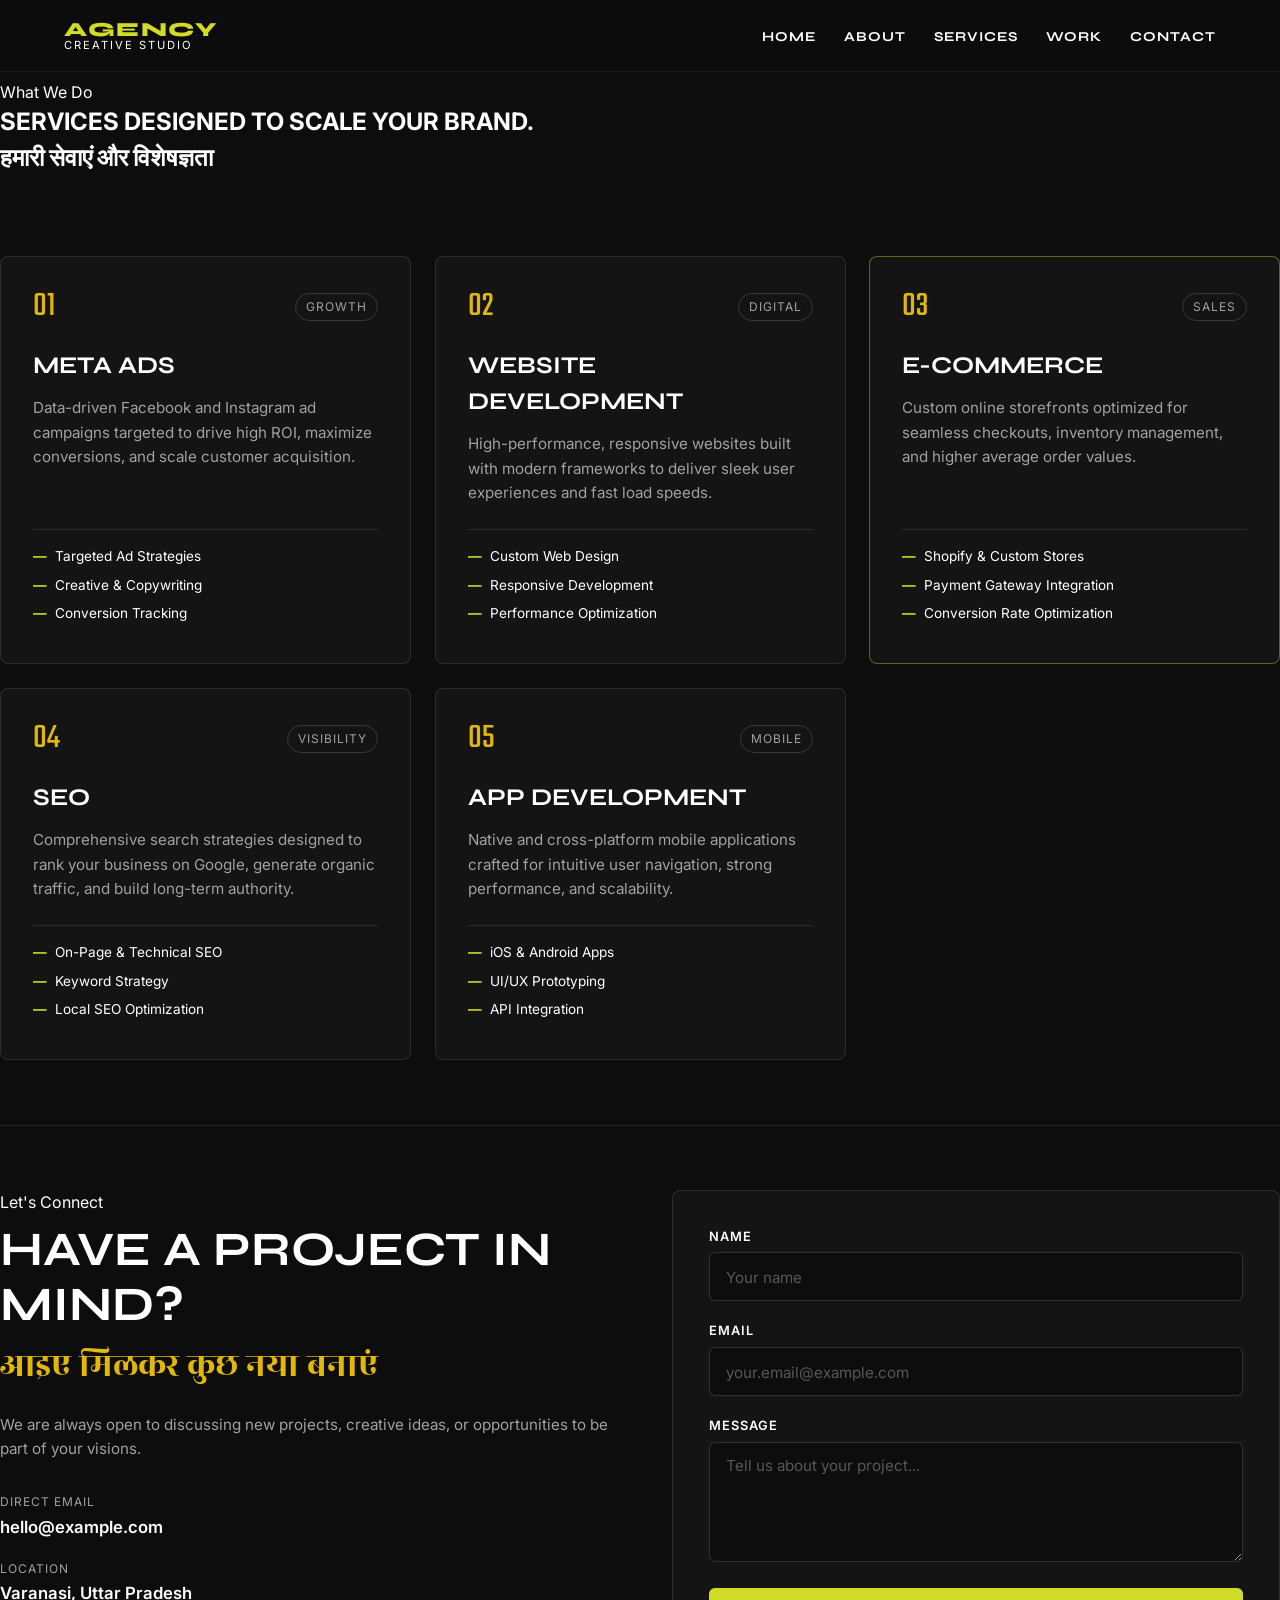
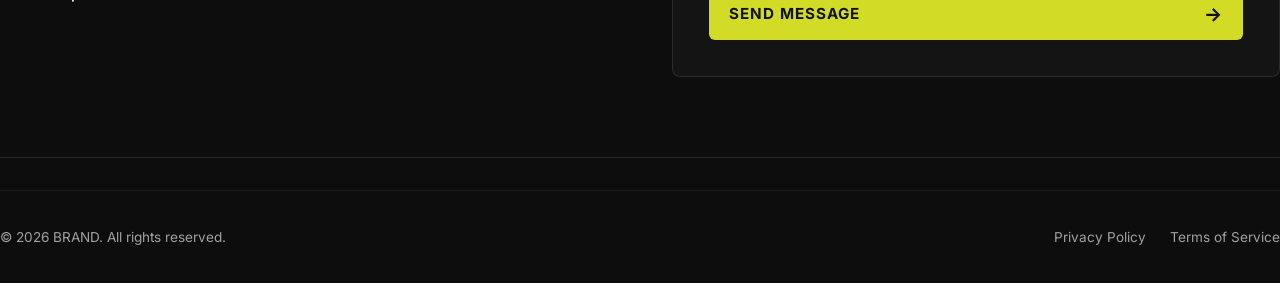
==== services.html @ 9dcb6c06 "Add files via upload" ====
<!DOCTYPE html>
<html lang="en">
<head>
  <meta charset="UTF-8" />
  <meta name="viewport" content="width=device-width, initial-scale=1.0" />
  <title>Our Services</title>
  <link rel="stylesheet" href="style.css" />
  <link rel="stylesheet" href="service.css">
  <!-- <link rel="stylesheet" href="about.css"> -->
  <!-- Google Fonts -->
  <link rel="preconnect" href="https://fonts.googleapis.com">
  <link rel="preconnect" href="https://fonts.gstatic.com" crossorigin>
  <link href="https://fonts.googleapis.com/css2?family=Inter:wght@400;600&family=Rozha+One&family=Syne:wght@700;800&family=Teko:wght@600;700&display=swap" rel="stylesheet">
</head>
<body class="services-page">

  <!-- Header / Navigation -->
   <header>
    <a href="#" class="logo">
      Agency
      <span>Creative Studio</span>
    </a>

    <!-- Hamburger Toggle Button (Mobile Only) -->
    <button class="hamburger" id="hamburger" aria-label="Toggle navigation" aria-expanded="false">
      <span class="bar"></span>
      <span class="bar"></span>
      <span class="bar"></span>
    </button>

    <!-- Navigation Drawer -->
    <nav id="nav-menu">
      <ul>
        <li><a href="#home">Home</a></li>
        <li><a href="about.html">About</a></li>
        <li><a href="#services">Services</a></li>
        <li><a href="work.html">Work</a></li>
        <li><a href="#contact">Contact</a></li>
      </ul>
    </nav>
  </header>

  <main>
    <!-- Hero Section -->
    <section class="services-hero">
      <span class="tagline">What We Do</span>
      <h1 class="hero-title">SERVICES DESIGNED TO SCALE YOUR BRAND.</h1>
      <h1 class="hero-title-hindi">हमारी सेवाएं और विशेषज्ञता</h1>
    </section>

    <!-- Services Grid Section -->
    <section class="services-grid-section">
      <div class="services-grid">

        <!-- Service 1: Meta Ads -->
        <article class="service-card">
          <div class="service-header">
            <span class="service-number">01</span>
            <span class="service-tag">Growth</span>
          </div>
          <h2 class="service-title">META ADS</h2>
          <p class="service-desc">
            Data-driven Facebook and Instagram ad campaigns targeted to drive high ROI, maximize conversions, and scale customer acquisition.
          </p>
          <ul class="service-list">
            <li>Targeted Ad Strategies</li>
            <li>Creative & Copywriting</li>
            <li>Conversion Tracking</li>
          </ul>
        </article>

        <!-- Service 2: Website Development -->
        <article class="service-card">
          <div class="service-header">
            <span class="service-number">02</span>
            <span class="service-tag">Digital</span>
          </div>
          <h2 class="service-title">WEBSITE DEVELOPMENT</h2>
          <p class="service-desc">
            High-performance, responsive websites built with modern frameworks to deliver sleek user experiences and fast load speeds.
          </p>
          <ul class="service-list">
            <li>Custom Web Design</li>
            <li>Responsive Development</li>
            <li>Performance Optimization</li>
          </ul>
        </article>

        <!-- Service 3: E-Commerce Solutions -->
        <article class="service-card accent-card">
          <div class="service-header">
            <span class="service-number">03</span>
            <span class="service-tag">Sales</span>
          </div>
          <h2 class="service-title">E-COMMERCE</h2>
          <p class="service-desc">
            Custom online storefronts optimized for seamless checkouts, inventory management, and higher average order values.
          </p>
          <ul class="service-list">
            <li>Shopify & Custom Stores</li>
            <li>Payment Gateway Integration</li>
            <li>Conversion Rate Optimization</li>
          </ul>
        </article>

        <!-- Service 4: Search Engine Optimization -->
        <article class="service-card">
          <div class="service-header">
            <span class="service-number">04</span>
            <span class="service-tag">Visibility</span>
          </div>
          <h2 class="service-title">SEO</h2>
          <p class="service-desc">
            Comprehensive search strategies designed to rank your business on Google, generate organic traffic, and build long-term authority.
          </p>
          <ul class="service-list">
            <li>On-Page & Technical SEO</li>
            <li>Keyword Strategy</li>
            <li>Local SEO Optimization</li>
          </ul>
        </article>

        <!-- Service 5: App Development -->
        <article class="service-card">
          <div class="service-header">
            <span class="service-number">05</span>
            <span class="service-tag">Mobile</span>
          </div>
          <h2 class="service-title">APP DEVELOPMENT</h2>
          <p class="service-desc">
            Native and cross-platform mobile applications crafted for intuitive user navigation, strong performance, and scalability.
          </p>
          <ul class="service-list">
            <li>iOS & Android Apps</li>
            <li>UI/UX Prototyping</li>
            <li>API Integration</li>
          </ul>
        </article>

      </div>
    </section>
  </main>
<section class="contact-section">
      <div class="contact-container">
        
        <!-- Left Column: CTA Info -->
        <div class="contact-info">
          <span class="tagline">Let's Connect</span>
          <h2 class="contact-title">HAVE A PROJECT IN MIND?</h2>
          <h3 class="contact-title-hindi">आइए मिलकर कुछ नया बनाएं</h3>
          <p class="contact-desc">
            We are always open to discussing new projects, creative ideas, or opportunities to be part of your visions.
          </p>
          
          <div class="direct-details">
            <div class="detail-item">
              <span class="detail-label">Direct Email</span>
              <a href="mailto:hello@example.com" class="detail-value">hello@example.com</a>
            </div>
            <div class="detail-item">
              <span class="detail-label">Location</span>
              <span class="detail-value">Varanasi, Uttar Pradesh</span>
            </div>
          </div>
        </div>

        <!-- Right Column: Form -->
        <div class="contact-form-wrapper">
          <form class="contact-form" action="#" method="POST">
            <div class="form-group">
              <label for="name" class="form-label">Name</label>
              <input type="text" id="name" name="name" class="form-input" placeholder="Your name" required />
            </div>

            <div class="form-group">
              <label for="email" class="form-label">Email</label>
              <input type="email" id="email" name="email" class="form-input" placeholder="your.email@example.com" required />
            </div>

            <div class="form-group">
              <label for="message" class="form-label">Message</label>
              <textarea id="message" name="message" class="form-input form-textarea" rows="4" placeholder="Tell us about your project..." required></textarea>
            </div>

            <button type="submit" class="submit-btn">
              <span>Send Message</span>
              <span class="btn-arrow">→</span>
            </button>
          </form>
        </div>

      </div>
    </section>
  </main>

  <!-- Site Footer -->
  <footer class="site-footer">
    <div class="footer-bottom">
      <p class="copyright">&copy; 2026 BRAND. All rights reserved.</p>
      <div class="footer-links">
        <a href="#">Privacy Policy</a>
        <a href="#">Terms of Service</a>
      </div>
    </div>
  </footer>
</body>
</html>
---- style.css ----
@import url('https://fonts.googleapis.com/css2?family=Inter:wght@400;500;600&family=Rozha+One&family=Syne:wght@700;800&family=Teko:wght@600;700&display=swap');

:root {
  /* Color Tokens */
  --bg-dark: #0d0d0d;
  --bg-light: #ffffff;
  --accent-lime: #d2db26;
  --accent-yellow: #e2b808;
  --text-dark: #111111;
  --text-light: #ffffff;
  --text-muted: #a1a1a1;

  /* Font Tokens */
  --font-display: 'Syne', sans-serif;
  --font-hindi-display: 'Teko', sans-serif;
  --font-hindi-serif: 'Rozha One', serif;
  --font-body: 'Inter', sans-serif;
}

/* Reset & Base Styles */
* {
  box-sizing: border-box;
  margin: 0;
  padding: 0;
}

html {
  scroll-behavior: smooth;
}

body {
  background-color: var(--bg-dark);
  color: var(--text-light);
  font-family: var(--font-body);
  line-height: 1.5;
  overflow-x: hidden;
}

/* Utility Banner Classes */
.heading-hindi {
  font-family: var(--font-hindi-display);
  font-size: clamp(2.2rem, 6vw, 3.5rem);
  letter-spacing: 1px;
  color: var(--accent-lime);
  text-transform: uppercase;
  line-height: 1.1;
}

.banner-yellow {
  background-color: var(--accent-lime);
  color: var(--text-dark);
  font-family: var(--font-hindi-display);
  font-size: clamp(1.5rem, 4vw, 2.2rem);
  text-align: center;
  padding: 0.75rem 1rem;
  font-weight: 700;
  letter-spacing: 0.5px;
}

/* Header Navigation */
header {
  display: flex;
  justify-content: space-between;
  align-items: center;
  padding: 1.25rem 5%;
  background-color: rgba(13, 13, 13, 0.95);
  backdrop-filter: blur(8px);
  position: fixed;
  width: 100%;
  top: 0;
  z-index: 1000;
  border-bottom: 1px solid rgba(255, 255, 255, 0.05);
}

.logo {
  font-family: var(--font-display);
  font-weight: 800;
  font-size: 1.25rem;
  color: var(--accent-lime);
  text-transform: uppercase;
  letter-spacing: 1.5px;
  line-height: 1;
  text-decoration: none;
}

.logo span {
  display: block;
  font-size: 0.7rem;
  color: var(--text-light);
  font-family: var(--font-body);
  font-weight: 400;
  letter-spacing: 2px;
}

nav ul {
  display: flex;
  list-style: none;
  gap: 1.75rem;
}

nav a {
  color: var(--text-light);
  text-decoration: none;
  font-family: var(--font-display);
  font-size: 0.85rem;
  font-weight: 700;
  text-transform: uppercase;
  letter-spacing: 1px;
  transition: color 0.3s ease;
}

nav a:hover {
  color: var(--accent-lime);
}

/* Hamburger Icon Toggle */
.hamburger {
  display: none;
  flex-direction: column;
  justify-content: space-between;
  width: 28px;
  height: 20px;
  background: transparent;
  border: none;
  cursor: pointer;
  padding: 0;
  z-index: 1001;
}

.hamburger .bar {
  width: 100%;
  height: 2px;
  background-color: var(--accent-lime);
  border-radius: 2px;
  transition: transform 0.3s ease, opacity 0.3s ease;
}

/* Active Hamburger "X" Animation */
.hamburger.active .bar:nth-child(1) {
  transform: translateY(9px) rotate(45deg);
}

.hamburger.active .bar:nth-child(2) {
  opacity: 0;
}

.hamburger.active .bar:nth-child(3) {
  transform: translateY(-9px) rotate(-45deg);
}

/* Interactive Section */
.interactive-typing-section {
  background-color: var(--bg-dark);
  color: var(--text-light);
  padding: 8rem 5% 4rem;
  display: flex;
  align-items: center;
  justify-content: space-between;
  gap: 4rem;
  min-height: 100vh;
}

/* Left Side: Typewriter Content */
.typing-content-wrapper {
  flex: 1;
  display: flex;
  flex-direction: column;
  justify-content: center;
}

.typing-subheading {
  font-family: var(--font-display);
  color: var(--text-muted);
  font-size: 0.85rem;
  text-transform: uppercase;
  letter-spacing: 2px;
  margin-bottom: 1rem;
}

.typing-heading {
  font-family: var(--font-hindi-display), var(--font-display);
  font-size: clamp(2.2rem, 5vw, 3.5rem);
  color: var(--accent-lime);
  line-height: 1.2;
  margin-bottom: 1.5rem;
}
/* Styling for the blinking cursor */
.typing-cursor {
  display: inline-block;
  width: 3px;
  height: 1em;
  background-color: currentColor;
  margin-left: 4px;
  vertical-align: middle;
  animation: blink 0.8s infinite;
}

@keyframes blink {
  0%, 100% { opacity: 1; }
  50% { opacity: 0; }
}
.typing-cursor {
  display: inline-block;
  width: 10px;
  height: 0.8em;
  background-color: var(--accent-lime);
  margin-left: 5px;
  animation: blink 0.8s infinite;
  vertical-align: middle;
}

@keyframes blink {
  0%, 100% { opacity: 1; }
  50% { opacity: 0; }
}

.typing-description {
  font-family: var(--font-body);
  color: var(--text-muted);
  font-size: clamp(0.95rem, 2vw, 1.1rem);
  line-height: 1.6;
  margin-bottom: 2rem;
  max-width: 540px;
}

/* Right Side: Image Slider */
.typing-slider-wrapper {
  flex: 1;
  position: relative;
  width: 100%;
  height: clamp(280px, 40vw, 480px);
  border-radius: 8px;
  overflow: hidden;
  box-shadow: 0 10px 30px rgba(0, 0, 0, 0.5);
}

.typing-slide-img {
  position: absolute;
  top: 0;
  left: 0;
  width: 100%;
  height: 100%;
  object-fit: cover;
  opacity: 0;
  transform: scale(1.05);
  transition: opacity 1s ease-in-out, transform 1s ease-in-out;
}

.typing-slide-img.active {
  opacity: 1;
  transform: scale(1);
}

/* Work With Us CTA Button */
.btn-work-with-us {
  display: inline-flex;
  align-items: center;
  justify-content: center;
  gap: 0.75rem;
  background-color: var(--accent-lime);
  color: var(--bg-dark);
  font-family: var(--font-display);
  font-weight: 800;
  font-size: 0.9rem;
  padding: 14px 28px;
  text-transform: uppercase;
  text-decoration: none;
  letter-spacing: 1.5px;
  border: 2px solid var(--accent-lime);
  position: relative;
  overflow: hidden;
  z-index: 1;
  transition: all 0.3s cubic-bezier(0.25, 0.8, 0.25, 1);
  box-shadow: 4px 4px 0px rgba(255, 255, 255, 0.1);
  width: fit-content;
}

.btn-work-with-us::before {
  content: '';
  position: absolute;
  top: 0;
  left: -100%;
  width: 100%;
  height: 100%;
  background-color: var(--bg-dark);
  z-index: -1;
  transition: left 0.35s ease;
}

.btn-work-with-us:hover {
  color: var(--accent-lime);
  box-shadow: 0px 0px 20px rgba(210, 219, 38, 0.4);
  transform: translateY(-3px);
}

.btn-work-with-us:hover::before {
  left: 0;
}

.btn-work-with-us .btn-arrow {
  transition: transform 0.3s ease;
}

.btn-work-with-us:hover .btn-arrow {
  transform: translateX(5px);
}

/* Mobile Breakpoints (Tablet & Phone) */
@media (max-width: 768px) {
  .hamburger {
    display: flex;
  }

  nav {
    position: fixed;
    top: 0;
    left: 0;
    width: 100%;
    height: 100vh;
    background-color: rgba(13, 13, 13, 0.98);
    backdrop-filter: blur(12px);
    display: flex;
    justify-content: center;
    align-items: center;
    transform: translateY(-100%);
    transition: transform 0.4s cubic-bezier(0.77, 0, 0.175, 1);
    z-index: 1000;
  }

  nav.active {
    transform: translateY(0);
  }

  nav ul {
    flex-direction: column;
    align-items: center;
    gap: 2.25rem;
  }

  nav a {
    font-size: 1.5rem;
    letter-spacing: 2px;
  }

  .interactive-typing-section {
    flex-direction: column-reverse;
    padding-top: 7rem;
    gap: 2.5rem;
  }

  .btn-work-with-us {
    width: 100%;
  }
}

/* ==========================================
   Section 2: Services Grid
   ========================================== */
.services-section {
  padding: 6rem 5%;
  background-color: var(--bg-dark);
  border-top: 1px solid rgba(255, 255, 255, 0.08);
}

.section-header {
  margin-bottom: 4rem;
  display: flex;
  flex-direction: column;
  align-items: center;
}

.section-subheading {
  font-family: var(--font-display);
  color: var(--text-muted);
  font-size: 0.85rem;
  text-transform: uppercase;
  letter-spacing: 2px;
  margin-bottom: 0.5rem;
  align-self: center;
}

.section-heading {
  font-family: var(--font-hindi-display), var(--font-display);
  font-size: clamp(2.5rem, 6vw, 4rem);
  color: var(--text-light);
  line-height: 1;
  text-transform: uppercase;
 
}

.section-heading .accent-dot {
  color: var(--accent-lime);
  text-align: center;
}

/* Services Grid */
.services-grid {
  display: grid;
  grid-template-columns: repeat(3, 1fr);
  gap: 2rem;
}

/* /* Service Card Component */
.service-card {
  background-color: rgba(255, 255, 255, 0.02);
  border: 1px solid rgba(255, 255, 255, 0.08);
  padding: 2.5rem 2rem;
  display: flex;
  flex-direction: column;
  justify-content: space-between;
  position: relative;
  overflow: hidden;
  
  /* GPU acceleration for butter-smooth transitions */
  will-change: transform, box-shadow;
  transform: translateZ(0);
  transition: transform 0.4s cubic-bezier(0.16, 1, 0.3, 1),
              box-shadow 0.4s cubic-bezier(0.16, 1, 0.3, 1),
              background-color 0.4s ease;
}

/* Smooth Accent Border Layer */
.service-card::before {
  content: '';
  position: absolute;
  inset: 0;
  border: 1px solid var(--accent-lime);
  opacity: 0;
  pointer-events: none;
  transition: opacity 0.4s ease;
}

/* Unified Active & Hover State */
.service-card.active,
.service-card:hover {
  background-color: rgba(210, 219, 38, 0.04);
  transform: translateY(-8px);
  box-shadow: 0 20px 40px -15px rgba(0, 0, 0, 0.7),
              0 0 20px rgba(210, 219, 38, 0.12);
}

.service-card.active::before,
.service-card:hover::before {
  opacity: 1;
}

.service-card .card-num {
  font-family: var(--font-display);
  font-size: 1.25rem;
  font-weight: 800;
  color: var(--accent-lime);
  margin-bottom: 2rem;
  transition: transform 0.4s cubic-bezier(0.16, 1, 0.3, 1);
}

.service-card.active .card-num,
.service-card:hover .card-num {
  transform: translateX(4px);
}

.card-title {
  font-family: var(--font-display);
  font-size: 1.5rem;
  font-weight: 800;
  color: var(--text-light);
  text-transform: uppercase;
  letter-spacing: 1px;
  margin-bottom: 1rem;
}

.card-description {
  font-family: var(--font-body);
  color: var(--text-muted);
  font-size: 0.95rem;
  line-height: 1.6;
  margin-bottom: 2rem;
}

.card-tags {
  list-style: none;
  display: flex;
  flex-wrap: wrap;
  gap: 0.5rem;
  padding-top: 1.5rem;
  border-top: 1px solid rgba(255, 255, 255, 0.08);
}

.card-tags li {
  font-family: var(--font-body);
  font-size: 0.75rem;
  color: var(--text-muted);
  background-color: rgba(255, 255, 255, 0.05);
  padding: 4px 10px;
  border-radius: 2px;
  text-transform: uppercase;
  letter-spacing: 0.5px;
}

/* Responsive Grid Breakpoints */
@media (max-width: 992px) {
  .services-grid {
    grid-template-columns: repeat(2, 1fr);
  }
}

@media (max-width: 600px) {
  .services-section {
    padding: 4rem 5%;
  }

  .services-grid {
    grid-template-columns: 1fr;
    gap: 1.5rem;
  }
}

/* ==========================================
   Section 3: Portfolio Grid
   ========================================== */
.portfolio-section {
  padding: 6rem 5%;
  background-color: var(--bg-dark);
  border-top: 1px solid rgba(255, 255, 255, 0.08);
}

.portfolio-grid {
  display: grid;
  grid-template-columns: repeat(2, 1fr);
  gap: 3rem;
}

.portfolio-card {
  display: flex;
  flex-direction: column;
  gap: 1.25rem;
  text-decoration: none;
}

.portfolio-img-wrapper {
  position: relative;
  width: 100%;
  height: 380px;
  overflow: hidden;
  border-radius: 4px;
  border: 1px solid rgba(255, 255, 255, 0.08);
}

.portfolio-img-wrapper img {
  width: 100%;
  height: 100%;
  object-fit: cover;
  filter: grayscale(40%);
  transition: transform 0.6s cubic-bezier(0.16, 1, 0.3, 1), filter 0.6s ease;
}

.project-year {
  position: absolute;
  top: 1rem;
  right: 1rem;
  background-color: rgba(13, 13, 13, 0.85);
  backdrop-filter: blur(8px);
  color: var(--accent-lime);
  font-family: var(--font-display);
  font-size: 0.75rem;
  padding: 4px 10px;
  border: 1px solid rgba(210, 219, 38, 0.3);
}

.portfolio-card:hover .portfolio-img-wrapper img {
  transform: scale(1.05);
  filter: grayscale(0%);
}

.portfolio-info {
  display: flex;
  justify-content: space-between;
  align-items: flex-end;
}

.portfolio-category {
  font-family: var(--font-display);
  font-size: 0.75rem;
  color: var(--text-muted);
  text-transform: uppercase;
  letter-spacing: 1.5px;
}

.portfolio-title {
  font-family: var(--font-display);
  font-size: 1.5rem;
  color: var(--text-light);
  margin-top: 0.25rem;
  transition: color 0.3s ease;
}

.portfolio-card:hover .portfolio-title {
  color: var(--accent-lime);
}

.portfolio-link {
  display: inline-flex;
  align-items: center;
  justify-content: center;
  width: 42px;
  height: 42px;
  border: 1px solid rgba(255, 255, 255, 0.15);
  color: var(--text-light);
  text-decoration: none;
  font-size: 1.25rem;
  transition: all 0.3s ease;
}

.portfolio-card:hover .portfolio-link {
  background-color: var(--accent-lime);
  color: var(--bg-dark);
  border-color: var(--accent-lime);
  transform: rotate(-45deg);
}

@media (max-width: 768px) {
  .portfolio-grid {
    grid-template-columns: 1fr;
    gap: 2.5rem;
  }
  .portfolio-img-wrapper {
    height: 280px;
  }
}


/* ==========================================
   Section 4: Process List
   ========================================== */
.process-section {
  padding: 6rem 5%;
  background-color: var(--bg-dark);
  border-top: 1px solid rgba(255, 255, 255, 0.08);
}

.process-list {
  max-width: 900px;
  margin: 0 auto;
  display: flex;
  flex-direction: column;
}

.process-step {
  display: flex;
  align-items: flex-start;
  gap: 3rem;
  padding: 2.5rem 0;
  border-bottom: 1px solid rgba(255, 255, 255, 0.08);
  transition: transform 0.3s ease;
}

.process-step:hover {
  transform: translateX(10px);
}

.step-num {
  font-family: var(--font-hindi-display);
  font-size: 3rem;
  color: var(--accent-lime);
  line-height: 1;
}

.step-content h3 {
  font-family: var(--font-display);
  font-size: 1.5rem;
  color: var(--text-light);
  margin-bottom: 0.5rem;
}

.step-content p {
  color: var(--text-muted);
  font-size: 0.95rem;
  line-height: 1.6;
}

@media (max-width: 600px) {
  .process-step {
    flex-direction: column;
    gap: 0.75rem;
  }
}


/* ==========================================
   Section 5: Footer & CTA
   ========================================== */
.footer-section {
  background-color: #050505;
  padding: 6rem 5% 2rem;
  border-top: 1px solid rgba(210, 219, 38, 0.2);
}

.cta-box {
  text-align: center;
  max-width: 800px;
  margin: 0 auto 5rem;
  display: flex;
  flex-direction: column;
  align-items: center;
}

.cta-heading {
  font-family: var(--font-display);
  font-size: clamp(2.2rem, 6vw, 4rem);
  font-weight: 800;
  color: var(--text-light);
  margin: 1rem 0 2rem;
  letter-spacing: -1px;
}

.footer-bottom {
  display: flex;
  justify-content: space-between;
  align-items: center;
  padding-top: 2rem;
  border-top: 1px solid rgba(255, 255, 255, 0.05);
  font-size: 0.85rem;
  color: var(--text-muted);
}

.footer-socials {
  display: flex;
  list-style: none;
  gap: 1.5rem;
}

.footer-socials a {
  color: var(--text-muted);
  text-decoration: none;
  transition: color 0.3s ease;
}

.footer-socials a:hover {
  color: var(--accent-lime);
}

@media (max-width: 600px) {
  .footer-bottom {
    flex-direction: column-reverse;
    gap: 1.5rem;
    text-align: center;
  }
}

/* scroll animation  */
/* ==========================================
   High-Visibility Scroll Reveal Animation
   ========================================== */
.reveal-on-scroll {
  opacity: 0;
  /* Increased shift (80px) + slight scale down + subtle blur for impact */
  transform: translateY(80px) scale(0.95);
  filter: blur(4px);
  will-change: opacity, transform, filter;
  transition: opacity 0.6s cubic-bezier(0.2, 0.8, 0.2, 1),
              transform 0.6s cubic-bezier(0.2, 0.8, 0.2, 1),
              filter 0.6s cubic-bezier(0.2, 0.8, 0.2, 1);
}

/* Revealed State */
.reveal-on-scroll.revealed {
  opacity: 1 !important;
  transform: translateY(0) scale(1) !important;
  filter: blur(0px) !important;
}

/* Staggered Delays for Grid Elements */
.reveal-delay-1 { transition-delay: 0.1s; }
.reveal-delay-2 { transition-delay: 0.25s; }
.reveal-delay-3 { transition-delay: 0.4s; }
---- service.css ----
/* Services Hero */
.services-hero {
  padding: 5rem 0 2rem;
}

/* Services Grid & Cards */
.services-grid-section {
  margin: 3rem 0;
}

.services-grid {
  display: grid;
  grid-template-columns: 1fr;
  gap: 1.5rem;
}

.service-card {
  background-color: #141414;
  border: 1px solid rgba(255, 255, 255, 0.1);
  border-radius: 8px;
  padding: 2rem;
  display: flex;
  flex-direction: column;
  transition: transform 0.3s ease, border-color 0.3s ease;
}

.service-card:hover {
  transform: translateY(-6px);
  border-color: var(--accent-lime);
}

.service-card.accent-card {
  border-color: rgba(210, 219, 38, 0.4);
}

.service-header {
  display: flex;
  justify-content: space-between;
  align-items: center;
  margin-bottom: 1.5rem;
}

.service-number {
  font-family: var(--font-hindi-display);
  font-size: 2.2rem;
  color: var(--accent-yellow);
  line-height: 1;
}

.service-tag {
  font-size: 0.75rem;
  text-transform: uppercase;
  letter-spacing: 1px;
  color: var(--text-muted);
  border: 1px solid rgba(255, 255, 255, 0.15);
  padding: 0.25rem 0.6rem;
  border-radius: 20px;
}

.service-title {
  font-family: var(--font-display);
  font-size: 1.5rem;
  color: var(--text-light);
  margin-bottom: 0.75rem;
  text-transform: uppercase;
  transition: color 0.3s ease;
}

.service-card:hover .service-title {
  color: var(--accent-lime);
}

.service-desc {
  color: var(--text-muted);
  font-size: 0.95rem;
  line-height: 1.6;
  margin-bottom: 1.5rem;
}

.service-list {
  list-style: none;
  border-top: 1px solid rgba(255, 255, 255, 0.1);
  padding-top: 1rem;
  margin-top: auto;
}

.service-list li {
  font-size: 0.85rem;
  color: var(--text-light);
  margin-bottom: 0.5rem;
  display: flex;
  align-items: center;
}

.service-list li::before {
  content: "—";
  color: var(--accent-lime);
  margin-right: 0.5rem;
  font-weight: bold;
}

/* Tablet & Desktop Layout */
@media (min-width: 768px) {
  .services-grid {
    grid-template-columns: repeat(2, 1fr);
  }
}

@media (min-width: 1024px) {
  .services-grid {
    grid-template-columns: repeat(3, 1fr);
  }
}
.contact-section {
  border-top: 1px solid rgba(255, 255, 255, 0.1);
  padding-top: 4rem;
  margin-top: 4rem;
  padding-bottom: 2rem;
}

.contact-container {
  display: flex;
  flex-direction: column;
  gap: 2.5rem;
}

.contact-title {
  font-family: var(--font-display);
  font-size: clamp(1.8rem, 6vw, 3rem);
  line-height: 1.15;
  margin: 0.5rem 0;
  text-transform: uppercase;
}

.contact-title-hindi {
  font-family: var(--font-hindi-serif);
  font-size: clamp(1.4rem, 4vw, 2.2rem);
  color: var(--accent-yellow);
  font-weight: 400;
  margin-bottom: 1.25rem;
}

.contact-desc {
  color: var(--text-muted);
  font-size: 0.95rem;
  margin-bottom: 2rem;
  line-height: 1.6;
}

.direct-details {
  display: flex;
  flex-direction: column;
  gap: 1.25rem;
}

.detail-label {
  display: block;
  font-size: 0.75rem;
  text-transform: uppercase;
  letter-spacing: 1px;
  color: var(--text-muted);
  margin-bottom: 0.2rem;
}

.detail-value {
  font-family: var(--font-body);
  font-size: 1.05rem;
  color: var(--text-light);
  text-decoration: none;
  font-weight: 600;
  transition: color 0.2s ease;
}

a.detail-value:hover {
  color: var(--accent-lime);
}

.contact-form-wrapper {
  background-color: #141414;
  border: 1px solid rgba(255, 255, 255, 0.1);
  border-radius: 8px;
  padding: 1.5rem;
}

.form-group {
  margin-bottom: 1.25rem;
}

.form-label {
  display: block;
  font-family: var(--font-body);
  font-size: 0.8rem;
  text-transform: uppercase;
  letter-spacing: 1px;
  color: var(--text-light);
  margin-bottom: 0.4rem;
  font-weight: 600;
}

/* 16px font-size prevents iOS zoom on focus */
.form-input {
  width: 100%;
  background-color: var(--bg-dark);
  border: 1px solid rgba(255, 255, 255, 0.15);
  border-radius: 6px;
  padding: 0.85rem 1rem;
  color: var(--text-light);
  font-family: var(--font-body);
  font-size: 16px;
  outline: none;
  transition: border-color 0.2s ease, box-shadow 0.2s ease;
  -webkit-appearance: none;
}

.form-input::placeholder {
  color: rgba(161, 161, 161, 0.5);
  font-size: 0.95rem;
}

.form-input:focus {
  border-color: var(--accent-lime);
  box-shadow: 0 0 0 2px rgba(210, 219, 38, 0.2);
}

.form-textarea {
  resize: vertical;
  min-height: 120px;
}

.submit-btn {
  width: 100%;
  min-height: 52px;
  background-color: var(--accent-lime);
  color: var(--text-dark);
  border: none;
  border-radius: 6px;
  padding: 0.85rem 1.25rem;
  font-family: var(--font-body);
  font-weight: 700;
  font-size: 0.95rem;
  text-transform: uppercase;
  letter-spacing: 1px;
  cursor: pointer;
  display: flex;
  justify-content: space-between;
  align-items: center;
  transition: background-color 0.2s ease, transform 0.2s ease;
  -webkit-tap-highlight-color: transparent;
}

.submit-btn:active {
  transform: scale(0.98);
}

.btn-arrow {
  font-size: 1.2rem;
}

.site-footer {
  border-top: 1px solid rgba(255, 255, 255, 0.1);
  padding: 2rem 0;
  margin-top: 3rem;
}

.footer-bottom {
  display: flex;
  flex-direction: column-reverse;
  gap: 1.25rem;
  align-items: center;
  text-align: center;
}

.copyright {
  color: var(--text-muted);
  font-size: 0.85rem;
}

.footer-links {
  display: flex;
  gap: 1.5rem;
}

.footer-links a {
  color: var(--text-muted);
  text-decoration: none;
  font-size: 0.85rem;
  transition: color 0.2s ease;
  padding: 0.25rem 0;
}

.footer-links a:hover {
  color: var(--text-light);
}

/* ==========================================================================
   Responsive Breakpoints
   ========================================================================== */
@media (min-width: 768px) {
  .services-grid {
    grid-template-columns: repeat(2, 1fr);
  }
}

@media (min-width: 900px) {
  .contact-container {
    display: grid;
    grid-template-columns: 1fr 1fr;
    gap: 4rem;
  }

  .contact-form-wrapper {
    padding: 2.25rem;
  }

  .footer-bottom {
    flex-direction: row;
    justify-content: space-between;
    text-align: left;
  }

  .submit-btn:hover {
    background-color: var(--accent-yellow);
    transform: translateY(-2px);
  }

  .submit-btn:hover .btn-arrow {
    transform: translateX(4px);
  }
}

@media (min-width: 1024px) {
  .services-grid {
    grid-template-columns: repeat(3, 1fr);
  }
}
---- about.css ----
:root {
  /* Color Tokens */
  --bg-dark: #0d0d0d;
  --bg-light: #ffffff;
  --accent-lime: #d2db26;
  --accent-yellow: #e2b808;
  --text-dark: #111111;
  --text-light: #ffffff;
  --text-muted: #a1a1a1;

  /* Font Tokens */
  --font-display: 'Syne', sans-serif;
  --font-hindi-display: 'Teko', sans-serif;
  --font-hindi-serif: 'Rozha One', serif;
  --font-body: 'Inter', sans-serif;
}

/* Reset & Base Styles */
* {
  box-sizing: border-box;
  margin: 0;
  padding: 0;
}

body.about-page {
  background-color: var(--bg-dark);
  color: var(--text-light);
  font-family: var(--font-body);
  line-height: 1.6;
  padding: 2rem 5%;
}

/* Header */
.site-header {
  display: flex;
  justify-content: space-between;
  align-items: center;
  padding-bottom: 3rem;
  border-bottom: 1px solid rgba(255, 255, 255, 0.1);
}

.site-header .logo {
  font-family: var(--font-display);
  font-weight: 800;
  font-size: 1.5rem;
  color: var(--accent-lime);
}

.site-header nav a {
  color: var(--text-muted);
  text-decoration: none;
  margin-left: 2rem;
  font-weight: 600;
}

.site-header nav a.active,
.site-header nav a:hover {
  color: var(--text-light);
}

/* Hero Section */
.about-hero {
  padding: 5rem 0 3rem;
}

.tagline {
  color: var(--accent-lime);
  font-size: 0.9rem;
  text-transform: uppercase;
  letter-spacing: 2px;
  font-weight: 600;
}

.hero-title {
  font-family: var(--font-display);
  font-size: clamp(2.5rem, 6vw, 4.5rem);
  line-height: 1.1;
  text-transform: uppercase;
  margin: 1rem 0;
}

.hero-title-hindi {
  font-family: var(--font-hindi-serif);
  font-size: clamp(2rem, 5vw, 3.5rem);
  color: var(--accent-yellow);
  font-weight: 400;
}

/* Main Content Split */
.about-content {
  display: grid;
  grid-template-columns: 1fr;
  gap: 3rem;
  margin: 4rem 0;
}

@media (min-width: 768px) {
  .about-content {
    grid-template-columns: 1.5fr 1fr;
  }
}

.lead-text {
  font-size: 1.35rem;
  color: var(--text-light);
  margin-bottom: 1.5rem;
  font-weight: 400;
}

.body-text {
  color: var(--text-muted);
  font-size: 1rem;
}

.stats-grid {
  display: grid;
  grid-template-columns: 1fr 1fr;
  gap: 1.5rem;
}

.stat-card {
  border: 1px solid rgba(255, 255, 255, 0.15);
  padding: 1.5rem;
  border-radius: 8px;
  display: flex;
  flex-direction: column;
}

.stat-card.accent-card {
  background-color: var(--accent-lime);
  color: var(--text-dark);
}

.stat-number {
  font-family: var(--font-hindi-display);
  font-size: 3.5rem;
  line-height: 1;
}

.stat-label {
  font-size: 0.85rem;
  text-transform: uppercase;
  letter-spacing: 1px;
}

/* Values Section */
.values-section {
  border-top: 1px solid rgba(255, 255, 255, 0.1);
  padding-top: 4rem;
  margin-top: 4rem;
}

.section-title {
  font-family: var(--font-display);
  font-size: 2rem;
  margin-bottom: 2rem;
}

.values-grid {
  display: grid;
  grid-template-columns: 1fr;
  gap: 2rem;
}

@media (min-width: 768px) {
  .values-grid {
    grid-template-columns: repeat(3, 1fr);
  }
}

.value-item h3 {
  font-family: var(--font-hindi-display);
  font-size: 1.8rem;
  color: var(--accent-yellow);
  margin-bottom: 0.5rem;
  letter-spacing: 1px;
}

.value-item p {
  color: var(--text-muted);
  font-size: 0.95rem;
}

/* Team Section Styles */
.team-section {
  border-top: 1px solid rgba(255, 255, 255, 0.1);
  padding-top: 4rem;
  margin-top: 4rem;
}

.team-header {
  margin-bottom: 2.5rem;
}

.team-grid {
  display: grid;
  grid-template-columns: 1fr;
  gap: 2rem;
}

@media (min-width: 768px) {
  .team-grid {
    grid-template-columns: repeat(3, 1fr);
  }
}

/* Card Container & Hover Effects */
.team-card {
  background-color: #141414;
  border: 1px solid rgba(255, 255, 255, 0.1);
  border-radius: 8px;
  overflow: hidden;
  transition: transform 0.3s ease, border-color 0.3s ease;
}

.team-card:hover {
  transform: translateY(-8px);
  border-color: var(--accent-lime);
}

/* Image & Overlay */
.card-image-wrapper {
  position: relative;
  width: 100%;
  aspect-ratio: 4 / 5;
  overflow: hidden;
}

.team-photo {
  width: 100%;
  height: 100%;
  object-fit: cover;
  filter: grayscale(100%);
  transition: filter 0.4s ease, transform 0.4s ease;
}

.team-card:hover .team-photo {
  filter: grayscale(0%);
  transform: scale(1.05);
}

.social-overlay {
  position: absolute;
  bottom: 0;
  left: 0;
  right: 0;
  padding: 1rem;
  background: linear-gradient(to top, rgba(13, 13, 13, 0.9), transparent);
  display: flex;
  justify-content: center;
  gap: 1rem;
  opacity: 0;
  transform: translateY(10px);
  transition: opacity 0.3s ease, transform 0.3s ease;
}

.team-card:hover .social-overlay {
  opacity: 1;
  transform: translateY(0);
}

.social-overlay a {
  display: flex;
  align-items: center;
  justify-content: center;
  width: 38px;
  height: 38px;
  background-color: var(--bg-dark);
  color: var(--text-light);
  font-family: var(--font-body);
  font-weight: 600;
  font-size: 0.8rem;
  text-decoration: none;
  border-radius: 50%;
  border: 1px solid rgba(255, 255, 255, 0.2);
  transition: background-color 0.2s ease, color 0.2s ease, border-color 0.2s ease;
}

.social-overlay a:hover {
  background-color: var(--accent-lime);
  color: var(--text-dark);
  border-color: var(--accent-lime);
}

/* Typography */
.card-info {
  padding: 1.25rem;
}

.member-name {
  font-family: var(--font-display);
  font-size: 1.3rem;
  color: var(--text-light);
  margin-bottom: 0.2rem;
  transition: color 0.3s ease;
}

.team-card:hover .member-name {
  color: var(--accent-lime);
}

.member-role {
  font-family: var(--font-hindi-display);
  font-size: 1.2rem;
  color: var(--accent-yellow);
  letter-spacing: 0.5px;
}

/* Contact Section */
/* Tagline */
    .tagline {
      color: var(--accent-lime);
      font-size: 0.85rem;
      text-transform: uppercase;
      letter-spacing: 2px;
      font-weight: 600;
    }

    /* Contact Section Layout */
    .contact-section {
      border-top: 1px solid rgba(255, 255, 255, 0.1);
      padding-top: 3rem;
      margin-top: 2rem;
    }

    .contact-container {
      display: flex;
      flex-direction: column;
      gap: 2.5rem;
    }

    /* Typography */
    .contact-title {
      font-family: var(--font-display);
      font-size: clamp(1.8rem, 6vw, 3rem);
      line-height: 1.15;
      margin: 0.5rem 0;
      text-transform: uppercase;
    }

    .contact-title-hindi {
      font-family: var(--font-hindi-serif);
      font-size: clamp(1.4rem, 4vw, 2.2rem);
      color: var(--accent-yellow);
      font-weight: 400;
      margin-bottom: 1.25rem;
    }

    .contact-desc {
      color: var(--text-muted);
      font-size: 0.95rem;
      margin-bottom: 2rem;
      line-height: 1.6;
    }

    .direct-details {
      display: flex;
      flex-direction: column;
      gap: 1.25rem;
    }

    .detail-label {
      display: block;
      font-size: 0.75rem;
      text-transform: uppercase;
      letter-spacing: 1px;
      color: var(--text-muted);
      margin-bottom: 0.2rem;
    }

    .detail-value {
      font-family: var(--font-body);
      font-size: 1.05rem;
      color: var(--text-light);
      text-decoration: none;
      font-weight: 600;
    }

    a.detail-value:hover {
      color: var(--accent-lime);
    }

    /* Form Container & Inputs */
    .contact-form-wrapper {
      background-color: #141414;
      border: 1px solid rgba(255, 255, 255, 0.1);
      border-radius: 8px;
      padding: 1.25rem;
    }

    .form-group {
      margin-bottom: 1.25rem;
    }

    .form-label {
      display: block;
      font-size: 0.8rem;
      text-transform: uppercase;
      letter-spacing: 1px;
      color: var(--text-light);
      margin-bottom: 0.4rem;
      font-weight: 600;
    }

    /* 16px font-size stops iOS auto-zoom */
    .form-input {
      width: 100%;
      background-color: var(--bg-dark);
      border: 1px solid rgba(255, 255, 255, 0.15);
      border-radius: 6px;
      padding: 0.85rem 1rem;
      color: var(--text-light);
      font-family: var(--font-body);
      font-size: 16px;
      outline: none;
      transition: border-color 0.2s ease;
      -webkit-appearance: none;
    }

    .form-input::placeholder {
      color: rgba(161, 161, 161, 0.5);
      font-size: 0.95rem;
    }

    .form-input:focus {
      border-color: var(--accent-lime);
      box-shadow: 0 0 0 2px rgba(210, 219, 38, 0.2);
    }

    .form-textarea {
      resize: vertical;
      min-height: 110px;
    }

    /* Mobile Touch-Friendly Button */
    .submit-btn {
      width: 100%;
      min-height: 52px;
      background-color: var(--accent-lime);
      color: var(--text-dark);
      border: none;
      border-radius: 6px;
      padding: 0.85rem 1.25rem;
      font-family: var(--font-body);
      font-weight: 700;
      font-size: 0.95rem;
      text-transform: uppercase;
      letter-spacing: 1px;
      cursor: pointer;
      display: flex;
      justify-content: space-between;
      align-items: center;
      -webkit-tap-highlight-color: transparent;
    }

    .submit-btn:active {
      transform: scale(0.98);
    }

    /* Footer Styles */
    .site-footer {
      border-top: 1px solid rgba(255, 255, 255, 0.1);
      padding: 2rem 0;
      margin-top: 3rem;
    }

    .footer-bottom {
      display: flex;
      flex-direction: column-reverse;
      gap: 1.25rem;
      align-items: center;
      text-align: center;
    }

    .copyright {
      color: var(--text-muted);
      font-size: 0.85rem;
    }

    .footer-links {
      display: flex;
      gap: 1.5rem;
    }

    .footer-links a {
      color: var(--text-muted);
      text-decoration: none;
      font-size: 0.85rem;
      padding: 0.25rem 0;
    }

    /* Desktop Viewport adjustments */
    @media (min-width: 900px) {
      body {
        padding: 2rem 5%;
      }

      .contact-container {
        display: grid;
        grid-template-columns: 1fr 1fr;
        gap: 4rem;
      }

      .contact-form-wrapper {
        padding: 2.25rem;
      }

      .footer-bottom {
        flex-direction: row;
        justify-content: space-between;
        text-align: left;
      }
    }
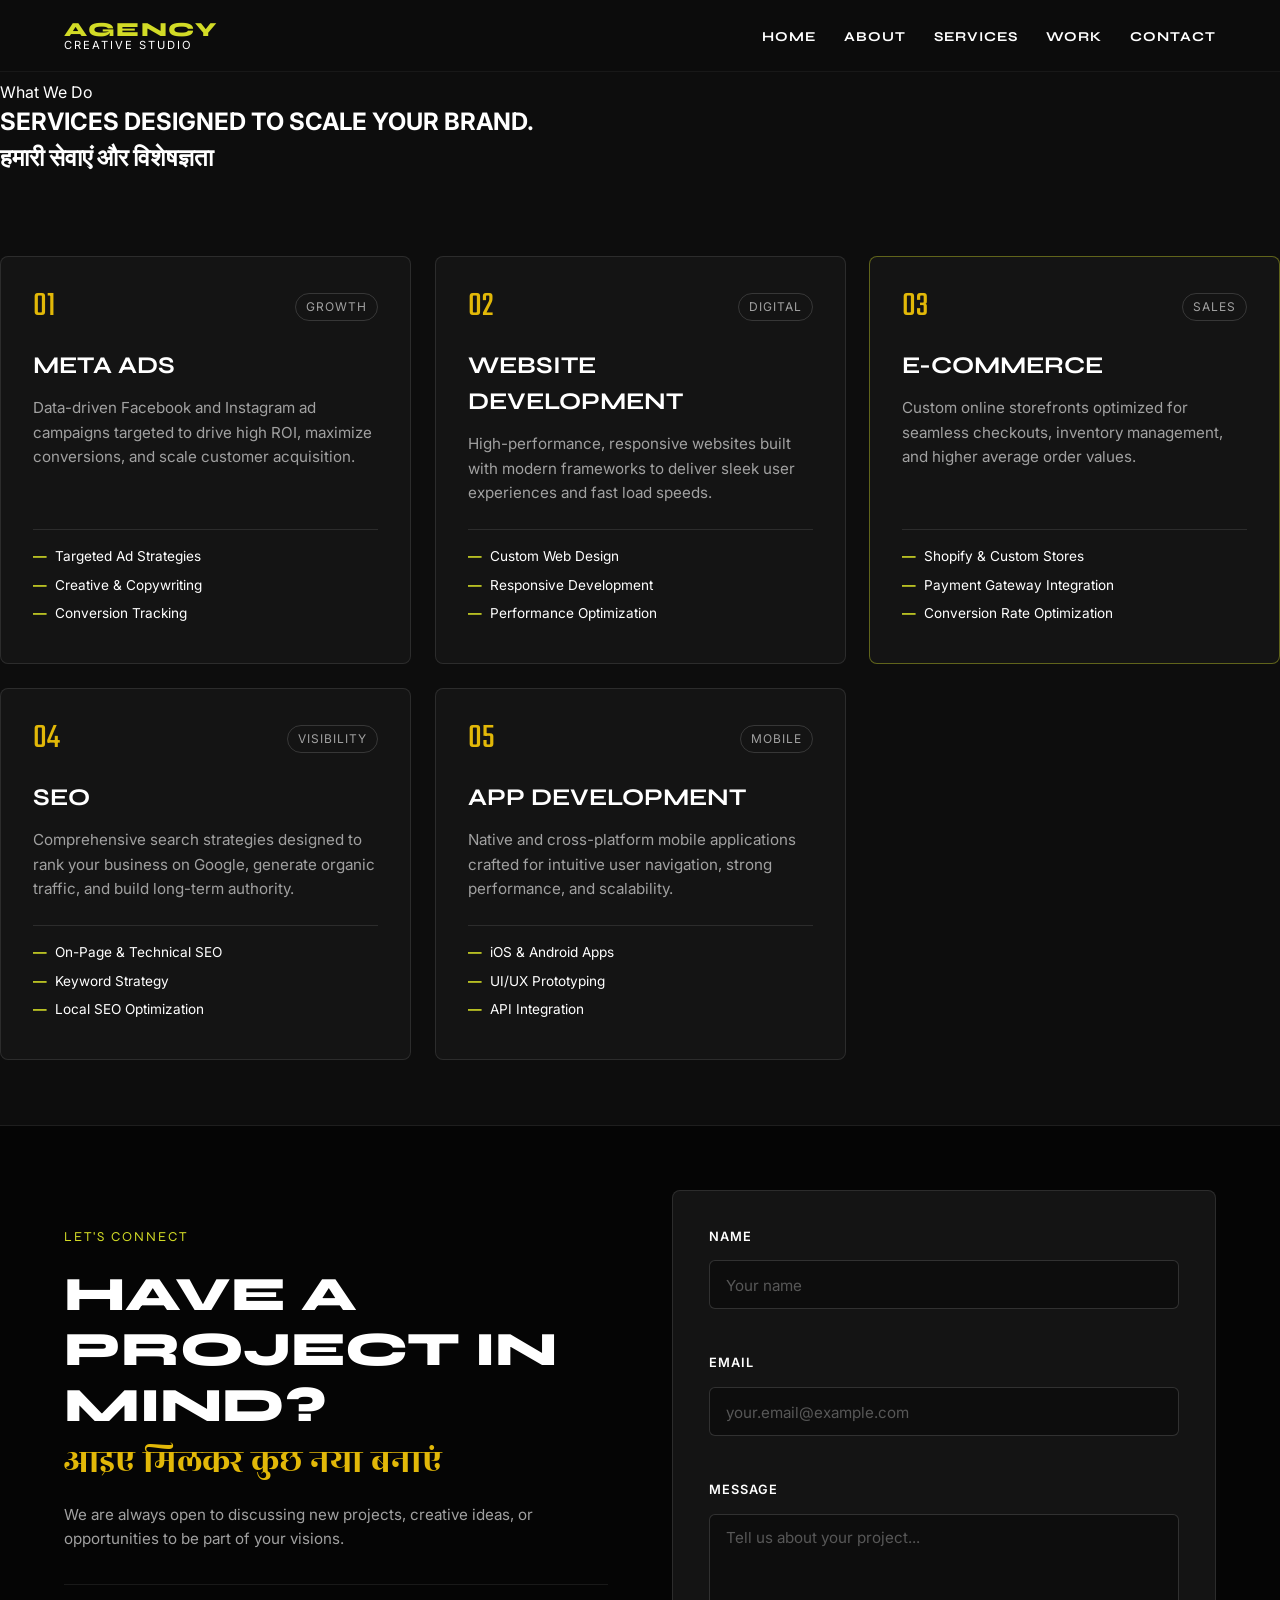
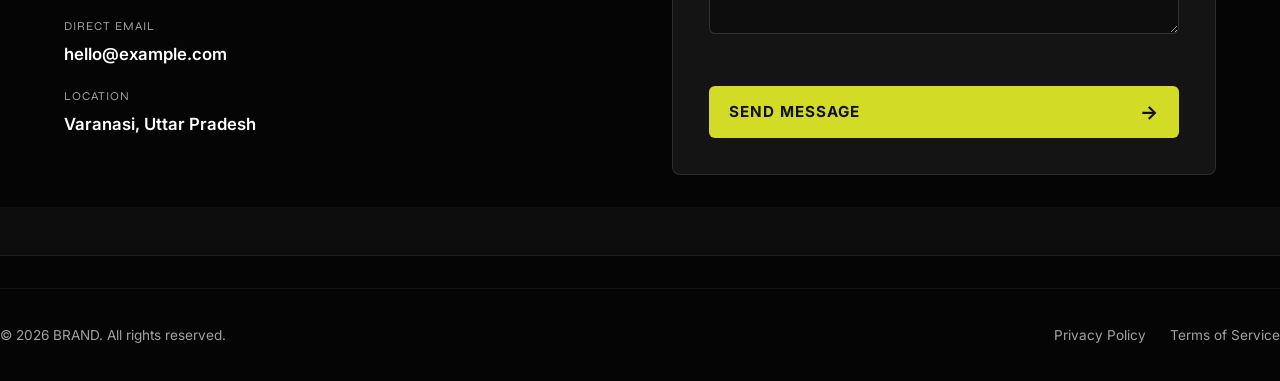
==== commit bbcf1e08: "Update services.html" ====
--- a/services.html
+++ b/services.html
@@ -31,7 +31,7 @@
     <!-- Navigation Drawer -->
     <nav id="nav-menu">
       <ul>
-        <li><a href="#home">Home</a></li>
+        <li><a href="index.html">Home</a></li>
         <li><a href="about.html">About</a></li>
         <li><a href="#services">Services</a></li>
         <li><a href="work.html">Work</a></li>
@@ -204,4 +204,4 @@
     </div>
   </footer>
 </body>
-</html>+</html>
--- a/style.css
+++ b/style.css
@@ -686,6 +686,222 @@
 
 
 /* ==========================================
+   Section 5: Contact Section & Form
+   ========================================== */
+.contact-section {
+  padding: 6rem 5%;
+  background-color: #050505;
+  border-top: 1px solid rgba(210, 219, 38, 0.2);
+}
+
+.contact-container {
+  display: grid;
+  grid-template-columns: 1fr 1fr;
+  gap: 4rem;
+  max-width: 1200px;
+  margin: 0 auto;
+}
+
+/* Left Column Info */
+.contact-info {
+  display: flex;
+  flex-direction: column;
+  justify-content: center;
+}
+
+.contact-info .tagline {
+  font-family: var(--font-display);
+  color: var(--accent-lime);
+  font-size: 0.85rem;
+  text-transform: uppercase;
+  letter-spacing: 2px;
+  margin-bottom: 0.75rem;
+}
+
+.contact-title {
+  font-family: var(--font-display);
+  font-size: clamp(2rem, 4vw, 3rem);
+  font-weight: 800;
+  color: var(--text-light);
+  line-height: 1.1;
+  margin-bottom: 0.5rem;
+}
+
+.contact-title-hindi {
+  font-family: var(--font-hindi-display);
+  font-size: clamp(1.8rem, 3.5vw, 2.5rem);
+  color: var(--accent-lime);
+  line-height: 1.2;
+  margin-bottom: 1.5rem;
+}
+
+.contact-desc {
+  font-family: var(--font-body);
+  color: var(--text-muted);
+  font-size: 1rem;
+  line-height: 1.6;
+  margin-bottom: 2.5rem;
+  max-width: 480px;
+}
+
+.direct-details {
+  display: flex;
+  flex-direction: column;
+  gap: 1.5rem;
+  border-top: 1px solid rgba(255, 255, 255, 0.08);
+  padding-top: 2rem;
+}
+
+.detail-item {
+  display: flex;
+  flex-direction: column;
+  gap: 0.25rem;
+}
+
+.detail-label {
+  font-family: var(--font-display);
+  font-size: 0.75rem;
+  color: var(--text-muted);
+  text-transform: uppercase;
+  letter-spacing: 1px;
+}
+
+.detail-value {
+  font-family: var(--font-body);
+  font-size: 1.1rem;
+  color: var(--text-light);
+  text-decoration: none;
+  transition: color 0.3s ease;
+}
+
+a.detail-value:hover {
+  color: var(--accent-lime);
+}
+
+/* Right Column Form */
+.contact-form-wrapper {
+  background-color: rgba(255, 255, 255, 0.02);
+  border: 1px solid rgba(255, 255, 255, 0.08);
+  padding: 3rem 2.5rem;
+  border-radius: 4px;
+}
+
+.contact-form {
+  display: flex;
+  flex-direction: column;
+  gap: 1.5rem;
+}
+
+.form-group {
+  display: flex;
+  flex-direction: column;
+  gap: 0.5rem;
+}
+
+.form-label {
+  font-family: var(--font-display);
+  font-size: 0.8rem;
+  color: var(--text-light);
+  text-transform: uppercase;
+  letter-spacing: 1px;
+}
+
+.form-input {
+  width: 100%;
+  background-color: rgba(255, 255, 255, 0.04);
+  border: 1px solid rgba(255, 255, 255, 0.12);
+  padding: 1rem;
+  color: var(--text-light);
+  font-family: var(--font-body);
+  font-size: 0.95rem;
+  border-radius: 2px;
+  outline: none;
+  transition: border-color 0.3s ease, background-color 0.3s ease;
+}
+
+.form-input:focus {
+  border-color: var(--accent-lime);
+  background-color: rgba(210, 219, 38, 0.03);
+}
+
+.form-textarea {
+  resize: vertical;
+  min-height: 120px;
+}
+
+.submit-btn {
+  display: inline-flex;
+  align-items: center;
+  justify-content: center;
+  gap: 0.75rem;
+  background-color: var(--accent-lime);
+  color: var(--bg-dark);
+  font-family: var(--font-display);
+  font-weight: 800;
+  font-size: 0.85rem;
+  padding: 1rem 2rem;
+  text-transform: uppercase;
+  letter-spacing: 1.5px;
+  border: 1px solid var(--accent-lime);
+  cursor: pointer;
+  margin-top: 0.5rem;
+  transition: all 0.3s cubic-bezier(0.16, 1, 0.3, 1);
+}
+
+.submit-btn:hover {
+  background-color: transparent;
+  color: var(--accent-lime);
+  box-shadow: 0 0 20px rgba(210, 219, 38, 0.2);
+}
+
+.submit-btn .btn-arrow {
+  transition: transform 0.3s ease;
+}
+
+.submit-btn:hover .btn-arrow {
+  transform: translateX(5px);
+}
+
+/* Contact Responsive Breakpoints */
+@media (max-width: 992px) {
+  .contact-container {
+    grid-template-columns: 1fr;
+    gap: 3rem;
+  }
+}
+
+@media (max-width: 600px) {
+  .contact-section {
+    padding: 4rem 5%;
+  }
+
+  .contact-form-wrapper {
+    padding: 2rem 1.5rem;
+  }
+}
+
+/* Site Footer */
+.site-footer {
+  background-color: #050505;
+  padding: 2rem 5%;
+  border-top: 1px solid rgba(255, 255, 255, 0.05);
+}
+
+.footer-links {
+  display: flex;
+  gap: 1.5rem;
+}
+
+.footer-links a {
+  color: var(--text-muted);
+  text-decoration: none;
+  transition: color 0.3s ease;
+}
+
+.footer-links a:hover {
+  color: var(--accent-lime);
+}
+/* ==========================================
    Section 5: Footer & CTA
    ========================================== */
 .footer-section {
@@ -771,4 +987,4 @@
 /* Staggered Delays for Grid Elements */
 .reveal-delay-1 { transition-delay: 0.1s; }
 .reveal-delay-2 { transition-delay: 0.25s; }
-.reveal-delay-3 { transition-delay: 0.4s; }+.reveal-delay-3 { transition-delay: 0.4s; }
